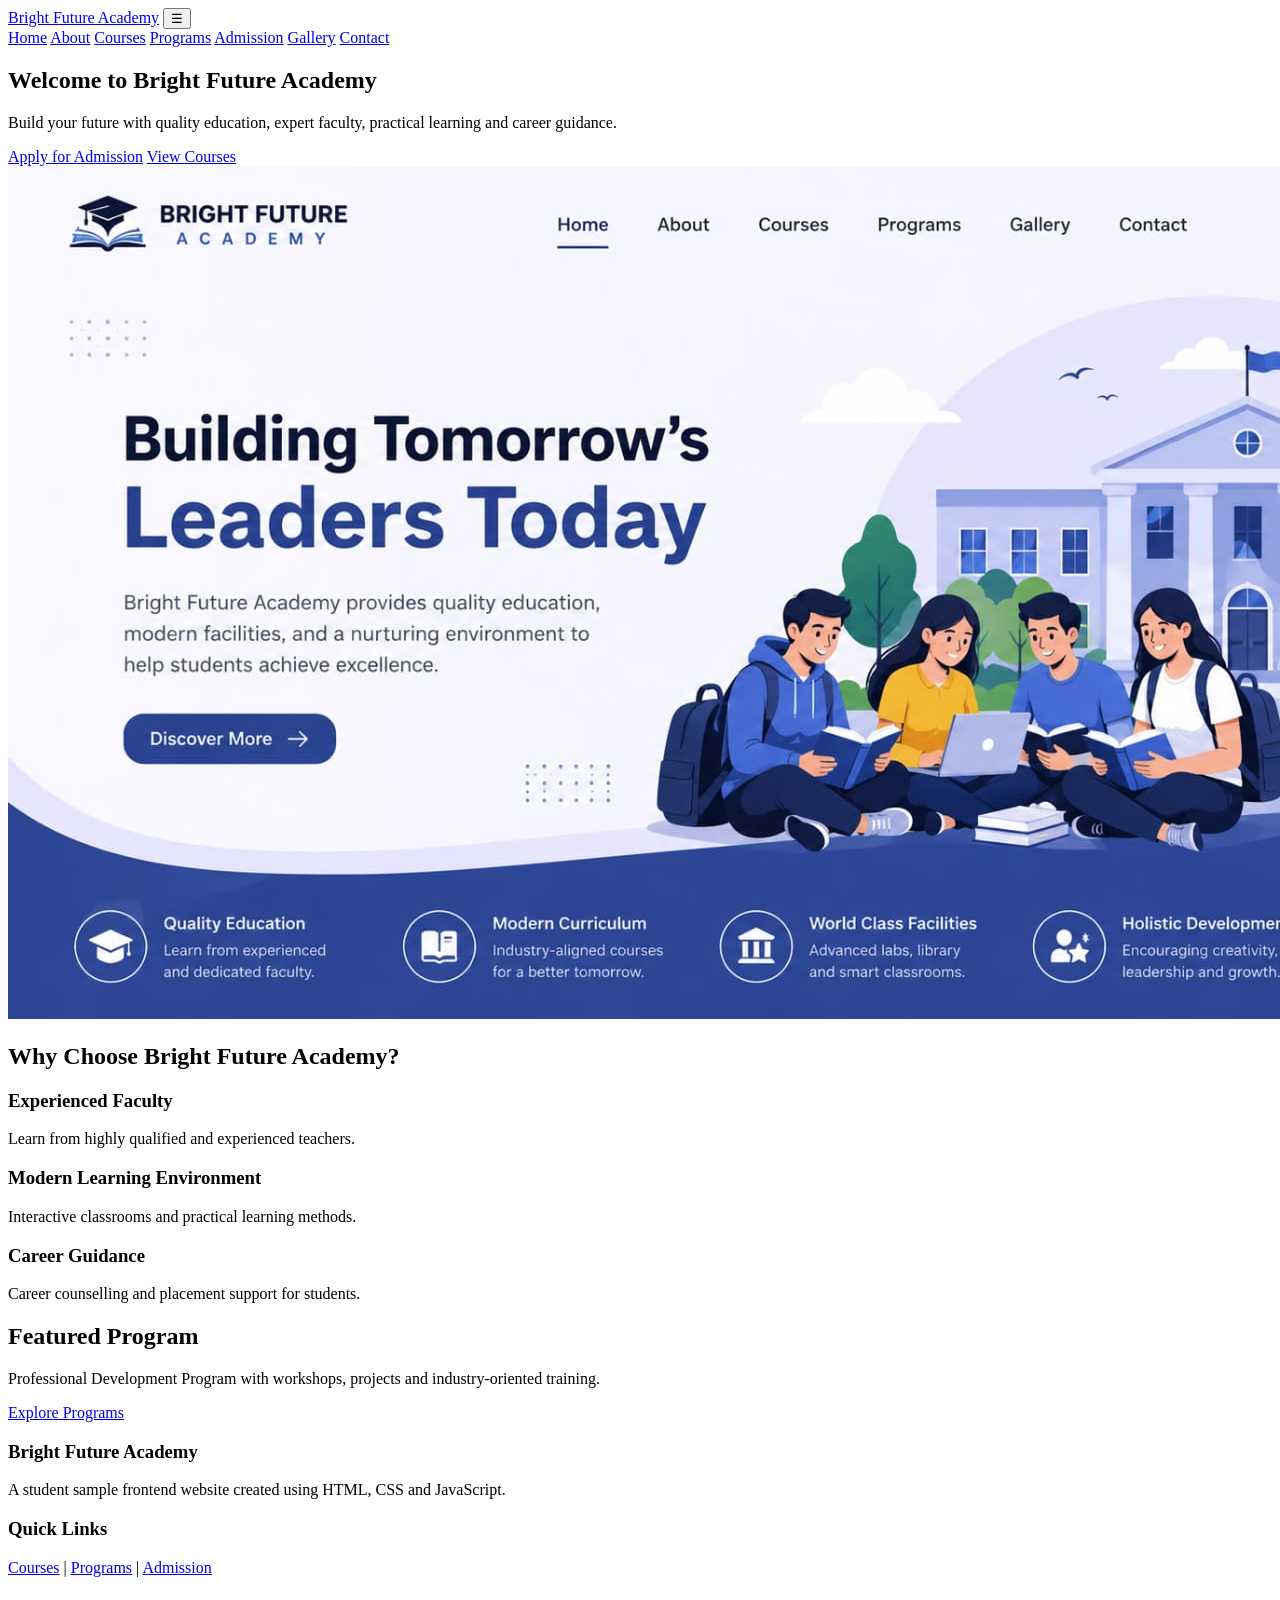
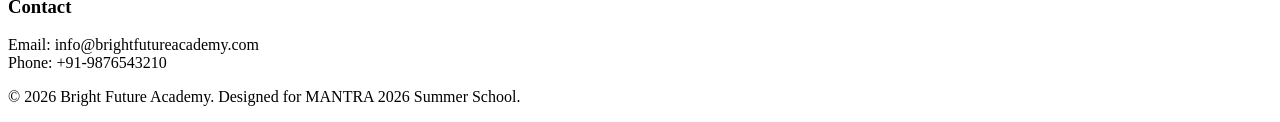
==== index.html @ 85f4546c "Bright Future Academy website" ====
<!DOCTYPE html>
<html lang="en">
<head>
  <meta charset="UTF-8">
  <meta name="viewport" content="width=device-width, initial-scale=1.0">
  <title>Bright Future Academy | Quality Education for a Better Future</title>

  <meta name="description" content="Bright Future Academy provides quality education, professional courses and career guidance for students.">

  <meta name="keywords" content="Bright Future Academy, education, courses, admission, training, student learning">

  <link rel="stylesheet" href="style.css">
</head>
<body>

<header class="site-header">
  <div class="container header-inner">

    <a class="logo" href="index.html">Bright Future Academy</a>

    <button class="menu-btn" id="menuBtn" aria-label="Toggle navigation">☰</button>

    <nav class="nav-links" id="navLinks">
      <a href="index.html">Home</a>
      <a href="about.html">About</a>
      <a href="courses.html">Courses</a>
      <a href="programs.html">Programs</a>
      <a href="admission.html">Admission</a>
      <a href="gallery.html">Gallery</a>
      <a href="contact.html">Contact</a>
    </nav>

  </div>
</header>

<main>

<section class="hero">
  <div class="container hero-content">

    <h1>Welcome to Bright Future Academy</h1>

    <p>
      Build your future with quality education, expert faculty,
      practical learning and career guidance.
    </p>

    <a class="btn" href="admission.html">Apply for Admission</a>

    <a class="btn btn-outline" href="courses.html">View Courses</a>

    <img src="images/hero.jpg" alt="Bright Future Academy Hero Image">

  </div>
</section>

<section class="container section">
  <h2>Why Choose Bright Future Academy?</h2>

  <div class="cards">
    <article class="card">
      <h3>Experienced Faculty</h3>
      <p>Learn from highly qualified and experienced teachers.</p>
    </article>

    <article class="card">
      <h3>Modern Learning Environment</h3>
      <p>Interactive classrooms and practical learning methods.</p>
    </article>

    <article class="card">
      <h3>Career Guidance</h3>
      <p>Career counselling and placement support for students.</p>
    </article>
  </div>
</section>

<section class="container section highlight">
  <h2>Featured Program</h2>

  <p>
    Professional Development Program with workshops,
    projects and industry-oriented training.
  </p>

  <a class="btn" href="programs.html">Explore Programs</a>
</section>

</main>

<footer class="site-footer">
  <div class="container footer-grid">

    <div>
      <h3>Bright Future Academy</h3>
      <p>
        A student sample frontend website created using HTML, CSS and JavaScript.
      </p>
    </div>

    <div>
      <h3>Quick Links</h3>
      <p>
        <a href="courses.html">Courses</a> |
        <a href="programs.html">Programs</a> |
        <a href="admission.html">Admission</a>
      </p>
    </div>

    <div>
      <h3>Contact</h3>
      <p>
        Email: info@brightfutureacademy.com<br>
        Phone: +91-9876543210
      </p>
    </div>

  </div>

  <p class="copyright">
    © 2026 Bright Future Academy. Designed for MANTRA 2026 Summer School.
  </p>
</footer>

<script src="script.js"></script>

</body>
</html>
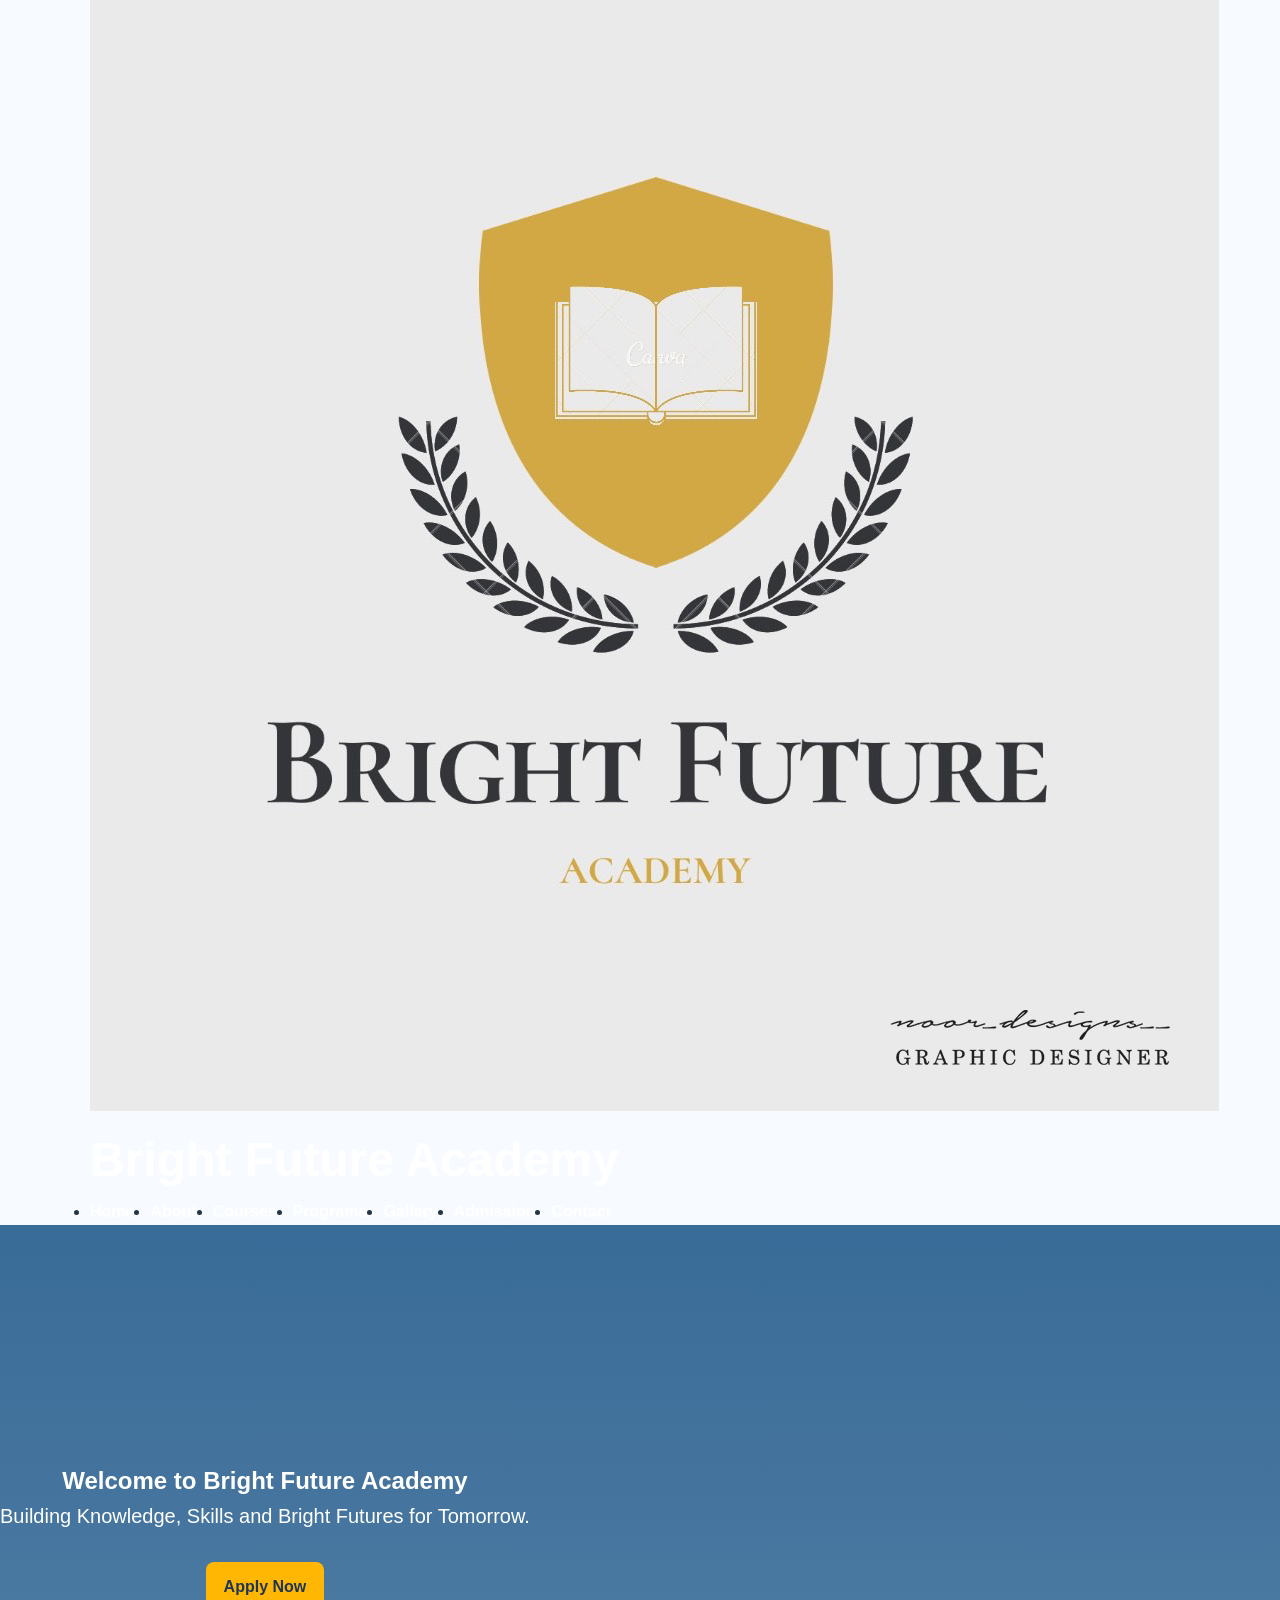
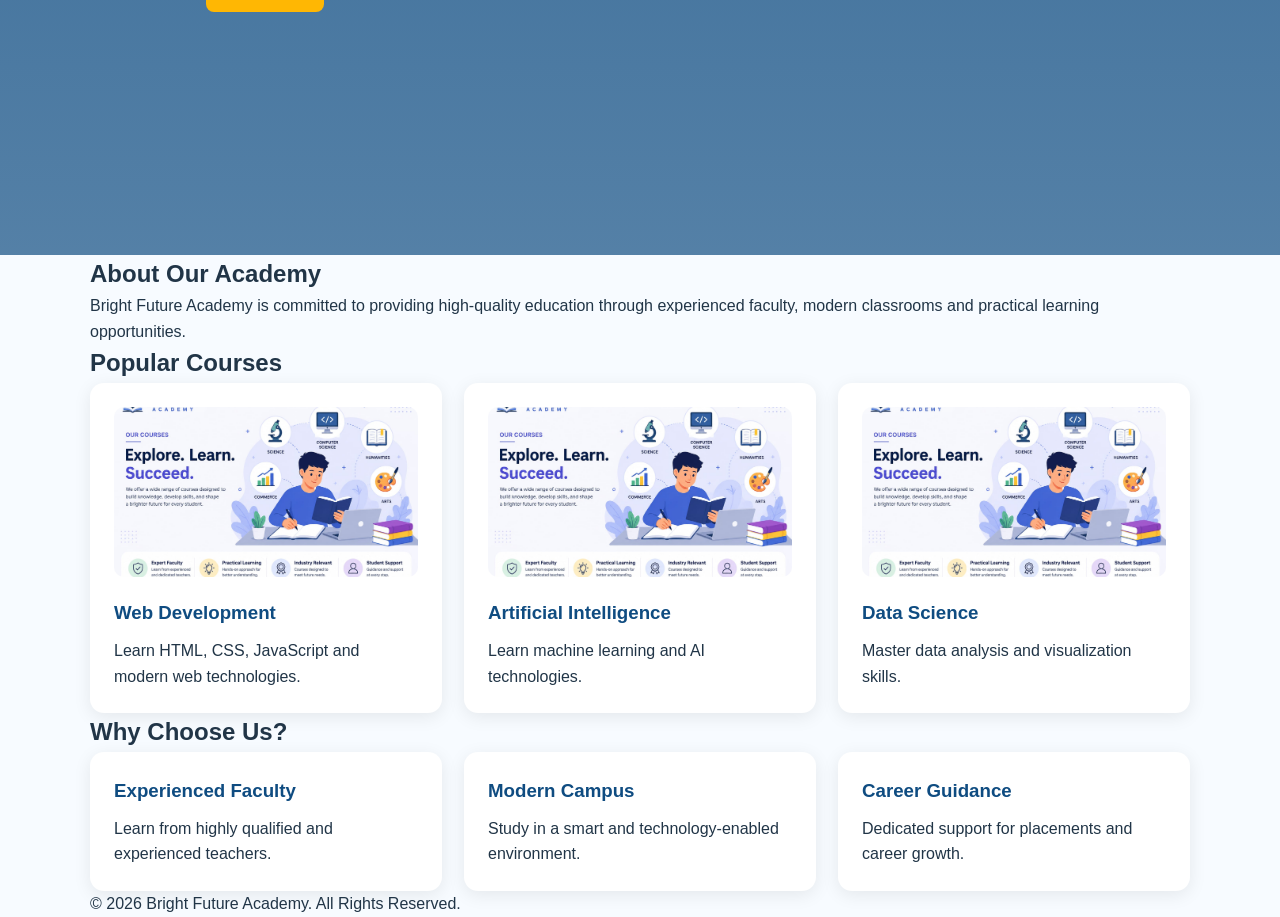
==== commit daf36495: "Add files via upload" ====
--- a/index.html
+++ b/index.html
@@ -1,128 +1,123 @@
-<!DOCTYPE html>
-<html lang="en">
-<head>
-  <meta charset="UTF-8">
-  <meta name="viewport" content="width=device-width, initial-scale=1.0">
-  <title>Bright Future Academy | Quality Education for a Better Future</title>
-
-  <meta name="description" content="Bright Future Academy provides quality education, professional courses and career guidance for students.">
-
-  <meta name="keywords" content="Bright Future Academy, education, courses, admission, training, student learning">
-
-  <link rel="stylesheet" href="style.css">
-</head>
-<body>
-
-<header class="site-header">
-  <div class="container header-inner">
-
-    <a class="logo" href="index.html">Bright Future Academy</a>
-
-    <button class="menu-btn" id="menuBtn" aria-label="Toggle navigation">☰</button>
-
-    <nav class="nav-links" id="navLinks">
-      <a href="index.html">Home</a>
-      <a href="about.html">About</a>
-      <a href="courses.html">Courses</a>
-      <a href="programs.html">Programs</a>
-      <a href="admission.html">Admission</a>
-      <a href="gallery.html">Gallery</a>
-      <a href="contact.html">Contact</a>
-    </nav>
-
-  </div>
-</header>
-
-<main>
-
-<section class="hero">
-  <div class="container hero-content">
-
-    <h1>Welcome to Bright Future Academy</h1>
-
-    <p>
-      Build your future with quality education, expert faculty,
-      practical learning and career guidance.
-    </p>
-
-    <a class="btn" href="admission.html">Apply for Admission</a>
-
-    <a class="btn btn-outline" href="courses.html">View Courses</a>
-
-    <img src="images/hero.jpg" alt="Bright Future Academy Hero Image">
-
-  </div>
-</section>
-
-<section class="container section">
-  <h2>Why Choose Bright Future Academy?</h2>
-
-  <div class="cards">
-    <article class="card">
-      <h3>Experienced Faculty</h3>
-      <p>Learn from highly qualified and experienced teachers.</p>
-    </article>
-
-    <article class="card">
-      <h3>Modern Learning Environment</h3>
-      <p>Interactive classrooms and practical learning methods.</p>
-    </article>
-
-    <article class="card">
-      <h3>Career Guidance</h3>
-      <p>Career counselling and placement support for students.</p>
-    </article>
-  </div>
-</section>
-
-<section class="container section highlight">
-  <h2>Featured Program</h2>
-
-  <p>
-    Professional Development Program with workshops,
-    projects and industry-oriented training.
-  </p>
-
-  <a class="btn" href="programs.html">Explore Programs</a>
-</section>
-
-</main>
-
-<footer class="site-footer">
-  <div class="container footer-grid">
-
-    <div>
-      <h3>Bright Future Academy</h3>
-      <p>
-        A student sample frontend website created using HTML, CSS and JavaScript.
-      </p>
-    </div>
-
-    <div>
-      <h3>Quick Links</h3>
-      <p>
-        <a href="courses.html">Courses</a> |
-        <a href="programs.html">Programs</a> |
-        <a href="admission.html">Admission</a>
-      </p>
-    </div>
-
-    <div>
-      <h3>Contact</h3>
-      <p>
-        Email: info@brightfutureacademy.com<br>
-        Phone: +91-9876543210
-      </p>
-    </div>
-
-  </div>
-
-  <p class="copyright">
-    © 2026 Bright Future Academy. Designed for MANTRA 2026 Summer School.
-  </p>
-</footer>
-
-<script src="script.js"></script>
-
-</body>
+<!DOCTYPE html>
+<html lang="en">
+<head>
+<meta charset="UTF-8">
+<meta name="viewport" content="width=device-width, initial-scale=1.0">
+
+<title>Bright Future Academy | Home</title>
+
+<meta name="description" content="Bright Future Academy provides quality education, experienced faculty and modern learning facilities for students.">
+
+<meta name="keywords" content="Bright Future Academy, Education, Courses, Students, Learning, Academy">
+
+<link rel="stylesheet" href="css/style.css">
+<link rel="icon" href="favicon.ico">
+</head>
+
+<body>
+
+<header class="header">
+    <div class="container">
+        <div class="logo">
+            <img src="images/logo.png" alt="Bright Future Academy Logo">
+            <h1>Bright Future Academy</h1>
+        </div>
+
+        <button id="menuBtn" class="menu-btn">☰</button>
+
+        <nav>
+            <ul id="navLinks" class="nav-links">
+                <li><a href="index.html">Home</a></li>
+                <li><a href="about.html">About</a></li>
+                <li><a href="courses.html">Courses</a></li>
+                <li><a href="programs.html">Programs</a></li>
+                <li><a href="gallery.html">Gallery</a></li>
+                <li><a href="admission.html">Admission</a></li>
+                <li><a href="contact.html">Contact</a></li>
+            </ul>
+        </nav>
+    </div>
+</header>
+
+<section class="hero">
+    <div class="hero-content">
+        <h2>Welcome to Bright Future Academy</h2>
+        <p>Building Knowledge, Skills and Bright Futures for Tomorrow.</p>
+        <a href="admission.html" class="btn">Apply Now</a>
+    </div>
+</section>
+
+<section class="about-preview">
+    <div class="container">
+        <h2>About Our Academy</h2>
+        <p>
+            Bright Future Academy is committed to providing high-quality
+            education through experienced faculty, modern classrooms and
+            practical learning opportunities.
+        </p>
+    </div>
+</section>
+
+<section class="courses-section">
+    <div class="container">
+        <h2>Popular Courses</h2>
+
+        <div class="cards">
+
+            <div class="card">
+                <img src="images/courses.jpg" alt="Web Development Course">
+                <h3>Web Development</h3>
+                <p>Learn HTML, CSS, JavaScript and modern web technologies.</p>
+            </div>
+
+            <div class="card">
+                <img src="images/courses.jpg" alt="Artificial Intelligence Course">
+                <h3>Artificial Intelligence</h3>
+                <p>Learn machine learning and AI technologies.</p>
+            </div>
+
+            <div class="card">
+                <img src="images/courses.jpg" alt="Data Science Course">
+                <h3>Data Science</h3>
+                <p>Master data analysis and visualization skills.</p>
+            </div>
+
+        </div>
+    </div>
+</section>
+
+<section class="why-us">
+    <div class="container">
+        <h2>Why Choose Us?</h2>
+
+        <div class="cards">
+
+            <div class="card">
+                <h3>Experienced Faculty</h3>
+                <p>Learn from highly qualified and experienced teachers.</p>
+            </div>
+
+            <div class="card">
+                <h3>Modern Campus</h3>
+                <p>Study in a smart and technology-enabled environment.</p>
+            </div>
+
+            <div class="card">
+                <h3>Career Guidance</h3>
+                <p>Dedicated support for placements and career growth.</p>
+            </div>
+
+        </div>
+    </div>
+</section>
+
+<footer class="footer">
+    <div class="container">
+        <p>© 2026 Bright Future Academy. All Rights Reserved.</p>
+    </div>
+</footer>
+
+<script src="js/script.js"></script>
+
+</body>
 </html>
--- a/css/style.css
+++ b/css/style.css
@@ -0,0 +1,346 @@
+/* Bright Future Academy Website */
+
+*{
+  box-sizing:border-box;
+  margin:0;
+  padding:0;
+}
+
+body{
+  font-family:Arial, Helvetica, sans-serif;
+  line-height:1.6;
+  color:#213547;
+  background:#f7fbff;
+}
+
+.container{
+  width:90%;
+  max-width:1100px;
+  margin:auto;
+}
+
+/* Header */
+
+.site-header{
+  background:#0f4c81;
+  color:#fff;
+  position:sticky;
+  top:0;
+  z-index:10;
+}
+
+.header-inner{
+  display:flex;
+  justify-content:space-between;
+  align-items:center;
+  padding:16px 0;
+}
+
+.logo{
+  color:#fff;
+  font-size:24px;
+  font-weight:bold;
+  text-decoration:none;
+}
+
+.nav-links{
+  display:flex;
+  gap:16px;
+}
+
+.nav-links a{
+  color:#fff;
+  text-decoration:none;
+  font-weight:600;
+}
+
+.nav-links a:hover{
+  text-decoration:underline;
+}
+
+.menu-btn{
+  display:none;
+  background:#fff;
+  color:#0f4c81;
+  border:none;
+  padding:8px 12px;
+  font-size:22px;
+  border-radius:6px;
+  cursor:pointer;
+}
+
+/* Hero Section */
+
+.hero{
+  min-height:70vh;
+  background:
+  linear-gradient(rgba(15,76,129,.82),rgba(15,76,129,.7)),
+  url("images/hero.jpg") center/cover no-repeat;
+
+  color:#fff;
+  display:flex;
+  align-items:center;
+  text-align:center;
+}
+
+.hero h1{
+  font-size:48px;
+  margin-bottom:12px;
+}
+
+.hero p{
+  font-size:20px;
+  margin-bottom:24px;
+}
+
+/* Page Banner */
+
+.page-banner{
+  background:linear-gradient(135deg,#0f4c81,#1780a1);
+  color:#fff;
+  padding:70px 0;
+  text-align:center;
+}
+
+.page-banner h1{
+  font-size:40px;
+  margin-bottom:10px;
+}
+
+/* Sections */
+
+.section{
+  padding:50px 0;
+}
+
+.section h2{
+  text-align:center;
+  margin-bottom:28px;
+  font-size:32px;
+  color:#0f4c81;
+}
+
+/* Cards */
+
+.cards{
+  display:grid;
+  grid-template-columns:repeat(3,1fr);
+  gap:22px;
+}
+
+.card{
+  background:#fff;
+  padding:24px;
+  border-radius:14px;
+  box-shadow:0 4px 18px rgba(0,0,0,.08);
+  transition:transform .3s;
+}
+
+.card:hover{
+  transform:translateY(-6px);
+}
+
+.card h3{
+  color:#0f4c81;
+  margin-bottom:10px;
+}
+
+.card img{
+  width:100%;
+  height:170px;
+  object-fit:cover;
+  border-radius:10px;
+  margin-bottom:14px;
+  background:#eef7ff;
+}
+
+/* Buttons */
+
+.btn{
+  display:inline-block;
+  background:#ffb703;
+  color:#1d3557;
+  padding:12px 18px;
+  margin:6px;
+  border-radius:8px;
+  text-decoration:none;
+  border:none;
+  cursor:pointer;
+  font-weight:bold;
+}
+
+.btn:hover{
+  background:#ffc533;
+}
+
+.btn-outline{
+  background:transparent;
+  border:2px solid #fff;
+  color:#fff;
+}
+
+.btn.small{
+  padding:8px 12px;
+}
+
+/* Highlight Section */
+
+.highlight{
+  background:#e9f6ff;
+  border-radius:14px;
+  text-align:center;
+  margin-bottom:40px;
+  padding-left:20px;
+  padding-right:20px;
+}
+
+/* Two Column Layout */
+
+.two-column{
+  display:grid;
+  grid-template-columns:1.5fr 1fr;
+  gap:30px;
+  align-items:start;
+}
+
+/* Information Box */
+
+.info-box{
+  background:#fff;
+  padding:26px;
+  border-radius:14px;
+  box-shadow:0 4px 18px rgba(0,0,0,.08);
+}
+
+.info-box ul{
+  margin-left:22px;
+}
+
+/* Forms */
+
+form{
+  max-width:650px;
+  margin:auto;
+}
+
+label{
+  display:block;
+  margin-top:14px;
+  font-weight:bold;
+}
+
+input,
+select,
+textarea{
+  width:100%;
+  padding:12px;
+  margin-top:6px;
+  border:1px solid #c9d6df;
+  border-radius:8px;
+  font-size:16px;
+}
+
+/* Gallery */
+
+.gallery-grid{
+  display:grid;
+  grid-template-columns:repeat(3,1fr);
+  gap:18px;
+}
+
+.gallery-grid img{
+  width:100%;
+  height:190px;
+  object-fit:cover;
+  border-radius:12px;
+  background:#eef7ff;
+  box-shadow:0 4px 18px rgba(0,0,0,.08);
+}
+
+/* Footer */
+
+.site-footer{
+  background:#0f4c81;
+  color:#fff;
+  padding-top:32px;
+}
+
+.footer-grid{
+  display:grid;
+  grid-template-columns:repeat(3,1fr);
+  gap:25px;
+}
+
+.site-footer a{
+  color:#ffdd77;
+}
+
+.copyright{
+  text-align:center;
+  padding:18px;
+  background:#0a355b;
+  margin-top:24px;
+}
+
+/* Responsive Design */
+
+@media(max-width:900px){
+
+  .cards,
+  .footer-grid{
+    grid-template-columns:repeat(2,1fr);
+  }
+
+  .gallery-grid{
+    grid-template-columns:repeat(2,1fr);
+  }
+
+  .two-column{
+    grid-template-columns:1fr;
+  }
+
+}
+
+@media(max-width:650px){
+
+  .menu-btn{
+    display:block;
+  }
+
+  .nav-links{
+    display:none;
+    flex-direction:column;
+    width:100%;
+    background:#0a355b;
+    padding:14px;
+    margin-top:12px;
+    border-radius:8px;
+  }
+
+  .nav-links.show{
+    display:flex;
+  }
+
+  .header-inner{
+    flex-wrap:wrap;
+  }
+
+  .hero h1{
+    font-size:34px;
+  }
+
+  .hero p{
+    font-size:17px;
+  }
+
+  .cards,
+  .footer-grid,
+  .gallery-grid{
+    grid-template-columns:1fr;
+  }
+
+  .page-banner h1{
+    font-size:32px;
+  }
+
+}
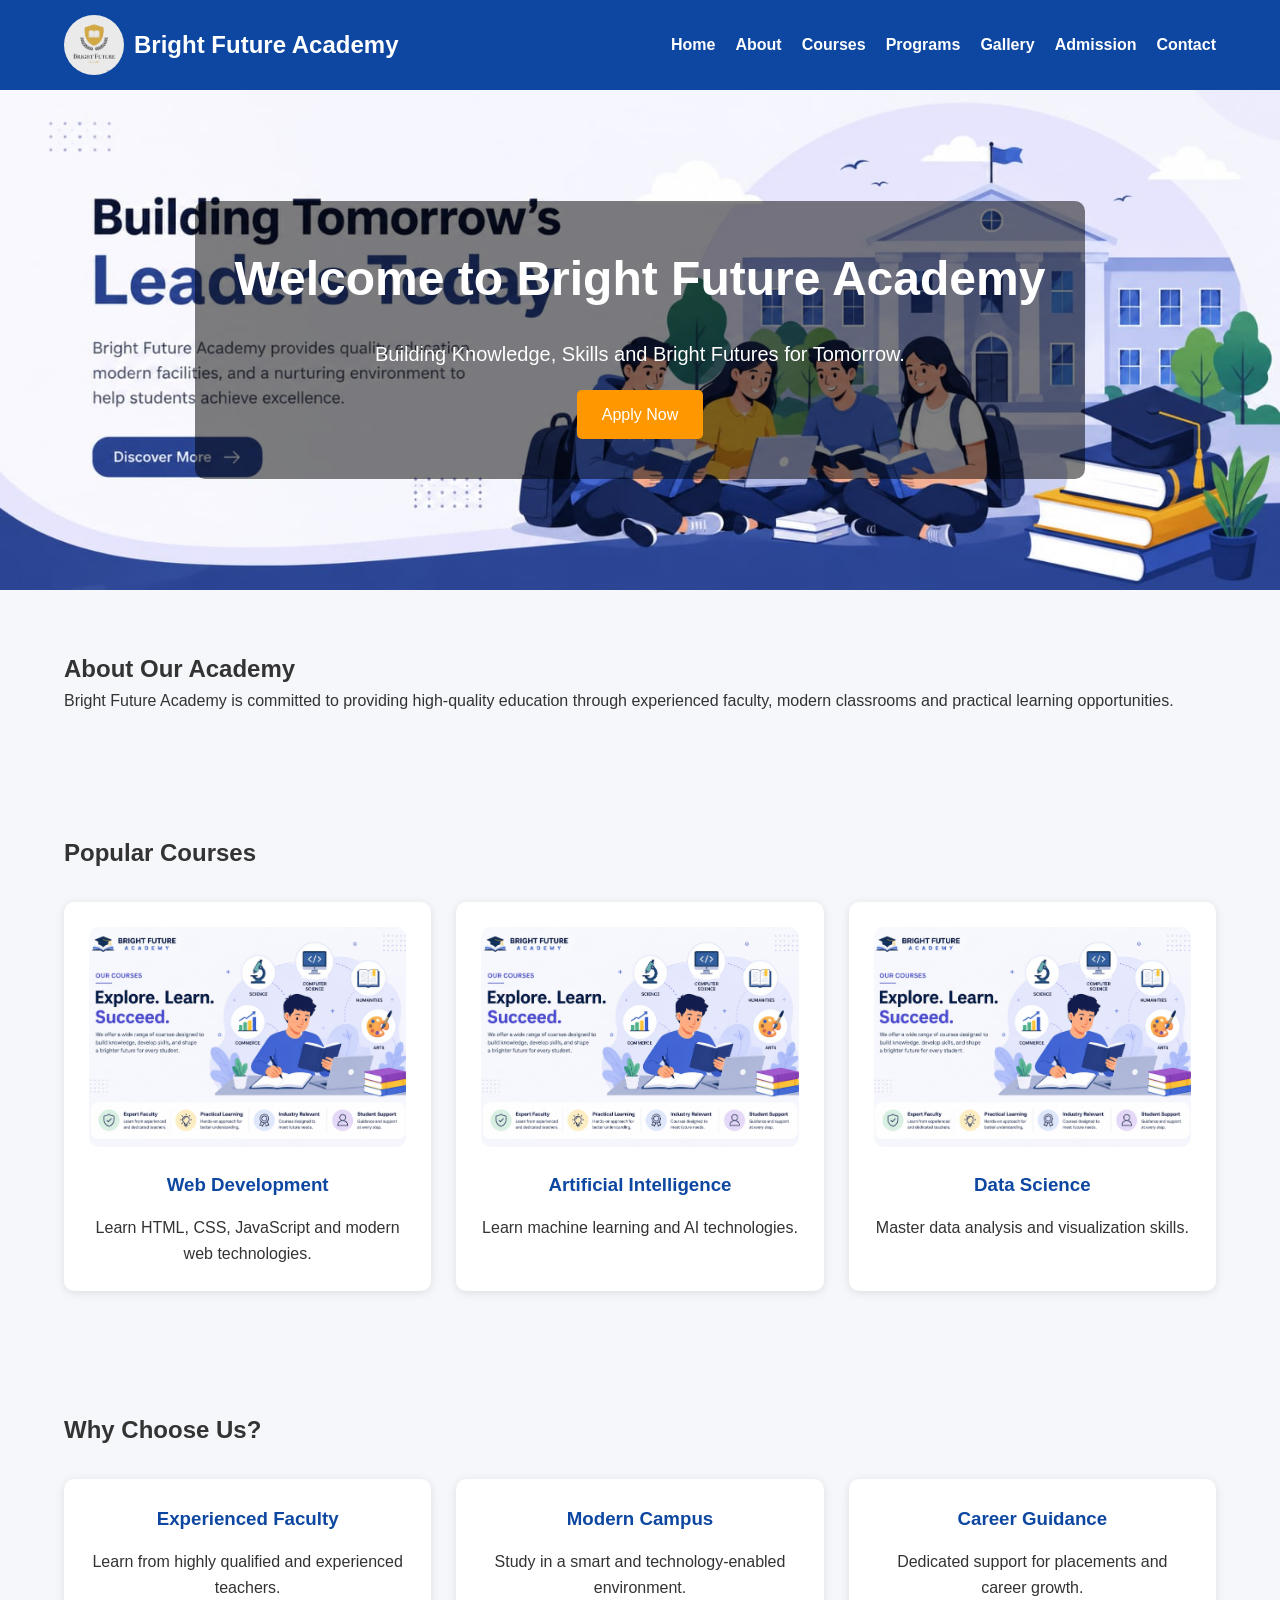
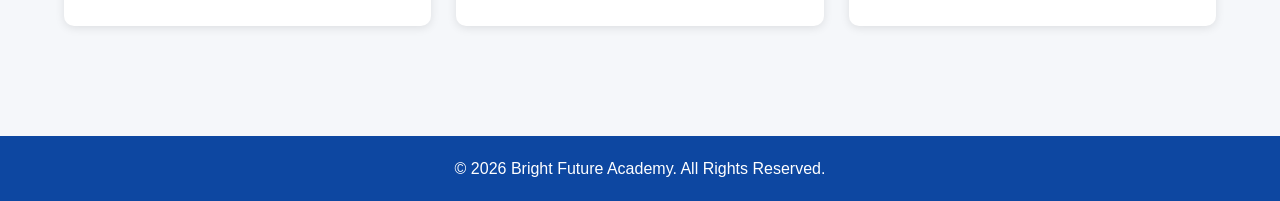
==== commit 4ecea14c: "Update index.html" ====
--- a/index.html
+++ b/index.html
@@ -120,4 +120,4 @@
 <script src="js/script.js"></script>
 
 </body>
-</html>+</html>
--- a/css/style.css
+++ b/css/style.css
@@ -1,346 +1,235 @@
-/* Bright Future Academy Website */
-
 *{
-  box-sizing:border-box;
-  margin:0;
-  padding:0;
+    margin:0;
+    padding:0;
+    box-sizing:border-box;
 }
 
 body{
-  font-family:Arial, Helvetica, sans-serif;
-  line-height:1.6;
-  color:#213547;
-  background:#f7fbff;
+    font-family:Arial, sans-serif;
+    line-height:1.6;
+    background:#f5f7fa;
+    color:#333;
 }
 
 .container{
-  width:90%;
-  max-width:1100px;
-  margin:auto;
-}
-
-/* Header */
-
-.site-header{
-  background:#0f4c81;
-  color:#fff;
-  position:sticky;
-  top:0;
-  z-index:10;
-}
-
-.header-inner{
-  display:flex;
-  justify-content:space-between;
-  align-items:center;
-  padding:16px 0;
+    width:90%;
+    max-width:1200px;
+    margin:auto;
+}
+
+.header{
+    background:#0d47a1;
+    color:white;
+    padding:15px 0;
+    position:sticky;
+    top:0;
+    z-index:1000;
+}
+
+.header .container{
+    display:flex;
+    justify-content:space-between;
+    align-items:center;
+    flex-wrap:wrap;
 }
 
 .logo{
-  color:#fff;
-  font-size:24px;
-  font-weight:bold;
-  text-decoration:none;
+    display:flex;
+    align-items:center;
+    gap:10px;
+}
+
+.logo img{
+    width:60px;
+    height:60px;
+    border-radius:50%;
+}
+
+.logo h1{
+    font-size:24px;
 }
 
 .nav-links{
-  display:flex;
-  gap:16px;
-}
-
-.nav-links a{
-  color:#fff;
-  text-decoration:none;
-  font-weight:600;
-}
-
-.nav-links a:hover{
-  text-decoration:underline;
+    list-style:none;
+    display:flex;
+    gap:20px;
+}
+
+.nav-links li a{
+    color:white;
+    text-decoration:none;
+    font-weight:bold;
+    transition:0.3s;
+}
+
+.nav-links li a:hover,
+.nav-links li a.active{
+    color:#ffd54f;
 }
 
 .menu-btn{
-  display:none;
-  background:#fff;
-  color:#0f4c81;
-  border:none;
-  padding:8px 12px;
-  font-size:22px;
-  border-radius:6px;
-  cursor:pointer;
-}
-
-/* Hero Section */
+    display:none;
+    background:none;
+    border:none;
+    color:white;
+    font-size:28px;
+    cursor:pointer;
+}
 
 .hero{
-  min-height:70vh;
-  background:
-  linear-gradient(rgba(15,76,129,.82),rgba(15,76,129,.7)),
-  url("images/hero.jpg") center/cover no-repeat;
-
-  color:#fff;
-  display:flex;
-  align-items:center;
-  text-align:center;
-}
-
-.hero h1{
-  font-size:48px;
-  margin-bottom:12px;
+    background:url("../images/hero.jpg") center/cover no-repeat;
+    height:500px;
+    display:flex;
+    justify-content:center;
+    align-items:center;
+    text-align:center;
+    color:white;
+}
+
+.hero-content{
+    background:rgba(0,0,0,0.5);
+    padding:40px;
+    border-radius:10px;
+}
+
+.hero h2{
+    font-size:48px;
+    margin-bottom:20px;
 }
 
 .hero p{
-  font-size:20px;
-  margin-bottom:24px;
-}
-
-/* Page Banner */
+    font-size:20px;
+    margin-bottom:20px;
+}
+
+.btn{
+    display:inline-block;
+    background:#ff9800;
+    color:white;
+    padding:12px 25px;
+    border-radius:5px;
+    text-decoration:none;
+    border:none;
+    cursor:pointer;
+    font-size:16px;
+}
+
+.btn:hover{
+    background:#f57c00;
+}
 
 .page-banner{
-  background:linear-gradient(135deg,#0f4c81,#1780a1);
-  color:#fff;
-  padding:70px 0;
-  text-align:center;
+    background:#1565c0;
+    color:white;
+    text-align:center;
+    padding:60px 20px;
 }
 
 .page-banner h1{
-  font-size:40px;
-  margin-bottom:10px;
-}
-
-/* Sections */
-
-.section{
-  padding:50px 0;
-}
-
-.section h2{
-  text-align:center;
-  margin-bottom:28px;
-  font-size:32px;
-  color:#0f4c81;
-}
-
-/* Cards */
+    font-size:40px;
+    margin-bottom:10px;
+}
+
+.about-preview,
+.about-section,
+.mission-section,
+.faculty-section,
+.courses-section,
+.programs-section,
+.gallery-section,
+.admission-section,
+.contact-section,
+.why-us{
+    padding:60px 0;
+}
 
 .cards{
-  display:grid;
-  grid-template-columns:repeat(3,1fr);
-  gap:22px;
+    display:grid;
+    grid-template-columns:repeat(auto-fit,minmax(280px,1fr));
+    gap:25px;
+    margin-top:30px;
 }
 
 .card{
-  background:#fff;
-  padding:24px;
-  border-radius:14px;
-  box-shadow:0 4px 18px rgba(0,0,0,.08);
-  transition:transform .3s;
-}
-
-.card:hover{
-  transform:translateY(-6px);
-}
-
+    background:white;
+    padding:25px;
+    border-radius:10px;
+    box-shadow:0 2px 10px rgba(0,0,0,0.1);
+    text-align:center;
+}
+
+.card img{
+    width:100%;
+    height:220px;
+    object-fit:cover;
+    border-radius:10px;
+    margin-bottom:15px;
+}
+
+.card h2,
 .card h3{
-  color:#0f4c81;
-  margin-bottom:10px;
-}
-
-.card img{
-  width:100%;
-  height:170px;
-  object-fit:cover;
-  border-radius:10px;
-  margin-bottom:14px;
-  background:#eef7ff;
-}
-
-/* Buttons */
-
-.btn{
-  display:inline-block;
-  background:#ffb703;
-  color:#1d3557;
-  padding:12px 18px;
-  margin:6px;
-  border-radius:8px;
-  text-decoration:none;
-  border:none;
-  cursor:pointer;
-  font-weight:bold;
-}
-
-.btn:hover{
-  background:#ffc533;
-}
-
-.btn-outline{
-  background:transparent;
-  border:2px solid #fff;
-  color:#fff;
-}
-
-.btn.small{
-  padding:8px 12px;
-}
-
-/* Highlight Section */
-
-.highlight{
-  background:#e9f6ff;
-  border-radius:14px;
-  text-align:center;
-  margin-bottom:40px;
-  padding-left:20px;
-  padding-right:20px;
-}
-
-/* Two Column Layout */
-
-.two-column{
-  display:grid;
-  grid-template-columns:1.5fr 1fr;
-  gap:30px;
-  align-items:start;
-}
-
-/* Information Box */
-
-.info-box{
-  background:#fff;
-  padding:26px;
-  border-radius:14px;
-  box-shadow:0 4px 18px rgba(0,0,0,.08);
-}
-
-.info-box ul{
-  margin-left:22px;
-}
-
-/* Forms */
-
-form{
-  max-width:650px;
-  margin:auto;
-}
-
-label{
-  display:block;
-  margin-top:14px;
-  font-weight:bold;
-}
-
-input,
-select,
-textarea{
-  width:100%;
-  padding:12px;
-  margin-top:6px;
-  border:1px solid #c9d6df;
-  border-radius:8px;
-  font-size:16px;
-}
-
-/* Gallery */
-
-.gallery-grid{
-  display:grid;
-  grid-template-columns:repeat(3,1fr);
-  gap:18px;
-}
-
-.gallery-grid img{
-  width:100%;
-  height:190px;
-  object-fit:cover;
-  border-radius:12px;
-  background:#eef7ff;
-  box-shadow:0 4px 18px rgba(0,0,0,.08);
-}
-
-/* Footer */
-
-.site-footer{
-  background:#0f4c81;
-  color:#fff;
-  padding-top:32px;
-}
-
-.footer-grid{
-  display:grid;
-  grid-template-columns:repeat(3,1fr);
-  gap:25px;
-}
-
-.site-footer a{
-  color:#ffdd77;
-}
-
-.copyright{
-  text-align:center;
-  padding:18px;
-  background:#0a355b;
-  margin-top:24px;
-}
-
-/* Responsive Design */
-
-@media(max-width:900px){
-
-  .cards,
-  .footer-grid{
-    grid-template-columns:repeat(2,1fr);
-  }
-
-  .gallery-grid{
-    grid-template-columns:repeat(2,1fr);
-  }
-
-  .two-column{
-    grid-template-columns:1fr;
-  }
-
-}
-
-@media(max-width:650px){
-
-  .menu-btn{
-    display:block;
-  }
-
-  .nav-links{
-    display:none;
+    margin-bottom:15px;
+    color:#0d47a1;
+}
+
+.contact-form{
+    display:flex;
     flex-direction:column;
-    width:100%;
-    background:#0a355b;
-    padding:14px;
-    margin-top:12px;
-    border-radius:8px;
-  }
-
-  .nav-links.show{
-    display:flex;
-  }
-
-  .header-inner{
-    flex-wrap:wrap;
-  }
-
-  .hero h1{
-    font-size:34px;
-  }
-
-  .hero p{
-    font-size:17px;
-  }
-
-  .cards,
-  .footer-grid,
-  .gallery-grid{
-    grid-template-columns:1fr;
-  }
-
-  .page-banner h1{
-    font-size:32px;
-  }
-
-}+    gap:15px;
+    margin-top:30px;
+}
+
+.contact-form input,
+.contact-form textarea{
+    padding:15px;
+    border:1px solid #ccc;
+    border-radius:5px;
+    font-size:16px;
+}
+
+.contact-form textarea{
+    min-height:150px;
+}
+
+.footer{
+    background:#0d47a1;
+    color:white;
+    text-align:center;
+    padding:20px;
+    margin-top:50px;
+}
+
+@media(max-width:768px){
+
+    .menu-btn{
+        display:block;
+    }
+
+    .nav-links{
+        display:none;
+        flex-direction:column;
+        width:100%;
+        text-align:center;
+        margin-top:15px;
+    }
+
+    .nav-links.show{
+        display:flex;
+    }
+
+    .hero{
+        height:400px;
+    }
+
+    .hero h2{
+        font-size:32px;
+    }
+
+    .hero p{
+        font-size:18px;
+    }
+
+    .page-banner h1{
+        font-size:30px;
+    }
+}
